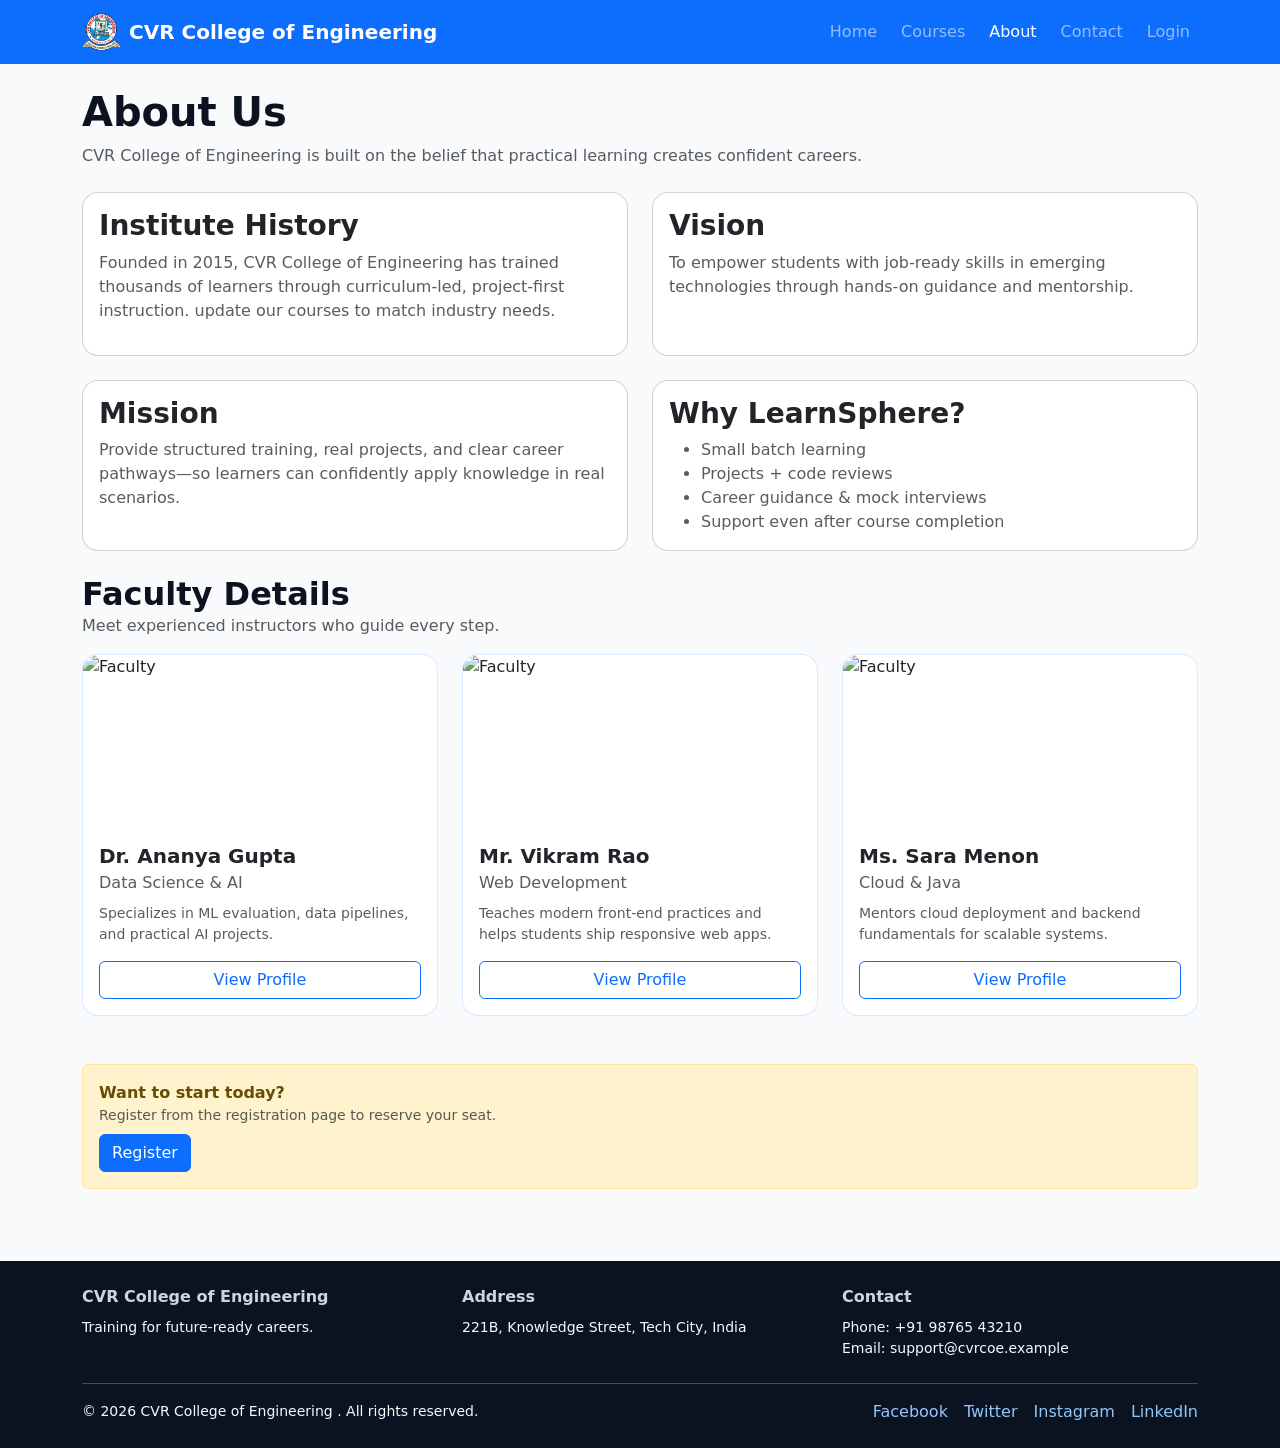
==== about.html @ 32d27869 "Initial commit" ====
<!doctype html>
<html lang="en">
  <head>
    <meta charset="utf-8" />
    <meta name="viewport" content="width=device-width, initial-scale=1" />
    <title>Online Course Registration Portal - About Us</title>
    <link
      href="https://cdn.jsdelivr.net/npm/bootstrap@5.3.3/dist/css/bootstrap.min.css"
      rel="stylesheet"
    />
    <link rel="stylesheet" href="css/styles.css" />
  </head>
  <body>
    <nav class="navbar navbar-expand-lg navbar-dark bg-primary sticky-top">
      <div class="container">
        <a
          class="navbar-brand d-flex align-items-center gap-2"
          href="index.html"
        >
          <img alt="Institute logo" src="./images/cvr.webp" />
          <span class="fw-semibold">CVR College of Engineering</span>
        </a>
        <button
          class="navbar-toggler"
          type="button"
          data-bs-toggle="collapse"
          data-bs-target="#navbarsExample"
          aria-controls="navbarsExample"
          aria-expanded="false"
          aria-label="Toggle navigation"
        >
          <span class="navbar-toggler-icon"></span>
        </button>
        <div class="collapse navbar-collapse" id="navbarsExample">
          <ul class="navbar-nav ms-auto mb-2 mb-lg-0 gap-lg-2">
            <li class="nav-item">
              <a class="nav-link" href="index.html">Home</a>
            </li>
            <li class="nav-item">
              <a class="nav-link" href="courses.html">Courses</a>
            </li>
            <li class="nav-item">
              <a class="nav-link active" aria-current="page" href="about.html"
                >About</a
              >
            </li>
            <li class="nav-item">
              <a class="nav-link" href="contact.html">Contact</a>
            </li>
            <li class="nav-item">
              <a
                class="nav-link"
                href="#login"
                data-bs-toggle="modal"
                data-bs-target="#loginModal"
                >Login</a
              >
            </li>
          </ul>
        </div>
      </div>
    </nav>

    <main class="container py-4">
      <section class="mb-4">
        <h1 class="fw-bold">About Us</h1>
        <p class="text-muted">
          CVR College of Engineering is built on the belief that practical
          learning creates confident careers.
        </p>
      </section>

      <section class="row g-4 mb-4">
        <div class="col-lg-6">
          <div class="card h-100 p-3" style="border-radius: 16px">
            <h3 class="fw-bold">Institute History</h3>
            <p class="text-muted">
              Founded in 2015, CVR College of Engineering has trained thousands
              of learners through curriculum-led, project-first instruction.
              update our courses to match industry needs.
            </p>
          </div>
        </div>
        <div class="col-lg-6">
          <div class="card h-100 p-3" style="border-radius: 16px">
            <h3 class="fw-bold">Vision</h3>
            <p class="text-muted">
              To empower students with job-ready skills in emerging technologies
              through hands-on guidance and mentorship.
            </p>
          </div>
        </div>
        <div class="col-lg-6">
          <div class="card h-100 p-3" style="border-radius: 16px">
            <h3 class="fw-bold">Mission</h3>
            <p class="text-muted">
              Provide structured training, real projects, and clear career
              pathways—so learners can confidently apply knowledge in real
              scenarios.
            </p>
          </div>
        </div>
        <div class="col-lg-6">
          <div class="card h-100 p-3" style="border-radius: 16px">
            <h3 class="fw-bold">Why LearnSphere?</h3>
            <ul class="text-muted mb-0">
              <li>Small batch learning</li>
              <li>Projects + code reviews</li>
              <li>Career guidance & mock interviews</li>
              <li>Support even after course completion</li>
            </ul>
          </div>
        </div>
      </section>

      <section class="mb-5">
        <div class="mb-3">
          <h2 class="fw-bold mb-0">Faculty Details</h2>
          <p class="text-muted mb-0">
            Meet experienced instructors who guide every step.
          </p>
        </div>

        <div class="row g-4">
          <div class="col-md-6 col-lg-4">
            <div class="card course-card h-100">
              <img
                class="card-img-top"
                src="https://picsum.photos/seed/fac1/600/400"
                alt="Faculty"
              />
              <div class="card-body">
                <div class="fw-bold fs-5">Dr. Ananya Gupta</div>
                <div class="text-muted">Data Science & AI</div>
                <p class="small text-muted mt-2 mb-3">
                  Specializes in ML evaluation, data pipelines, and practical AI
                  projects.
                </p>
                <button
                  class="btn btn-outline-primary w-100"
                  data-bs-toggle="modal"
                  data-bs-target="#facultyModal"
                  data-name="Dr. Ananya Gupta"
                  data-topic="Data Science & AI"
                  data-bio="Focus: ML models, responsible AI, and project mentoring."
                >
                  View Profile
                </button>
              </div>
            </div>
          </div>

          <div class="col-md-6 col-lg-4">
            <div class="card course-card h-100">
              <img
                class="card-img-top"
                src="https://picsum.photos/seed/fac2/600/400"
                alt="Faculty"
              />
              <div class="card-body">
                <div class="fw-bold fs-5">Mr. Vikram Rao</div>
                <div class="text-muted">Web Development</div>
                <p class="small text-muted mt-2 mb-3">
                  Teaches modern front-end practices and helps students ship
                  responsive web apps.
                </p>
                <button
                  class="btn btn-outline-primary w-100"
                  data-bs-toggle="modal"
                  data-bs-target="#facultyModal"
                  data-name="Mr. Vikram Rao"
                  data-topic="Web Development"
                  data-bio="Focus: HTML/CSS/JS, Bootstrap, real project guidance."
                >
                  View Profile
                </button>
              </div>
            </div>
          </div>

          <div class="col-md-6 col-lg-4">
            <div class="card course-card h-100">
              <img
                class="card-img-top"
                src="https://picsum.photos/seed/fac3/600/400"
                alt="Faculty"
              />
              <div class="card-body">
                <div class="fw-bold fs-5">Ms. Sara Menon</div>
                <div class="text-muted">Cloud & Java</div>
                <p class="small text-muted mt-2 mb-3">
                  Mentors cloud deployment and backend fundamentals for scalable
                  systems.
                </p>
                <button
                  class="btn btn-outline-primary w-100"
                  data-bs-toggle="modal"
                  data-bs-target="#facultyModal"
                  data-name="Ms. Sara Menon"
                  data-topic="Cloud & Java"
                  data-bio="Focus: cloud fundamentals, APIs, scalable application design."
                >
                  View Profile
                </button>
              </div>
            </div>
          </div>
        </div>
      </section>

      <section class="alert alert-warning">
        <div class="fw-semibold">Want to start today?</div>
        <div class="small text-muted">
          Register from the registration page to reserve your seat.
        </div>
        <a class="btn btn-brand text-white mt-2" href="register.html"
          >Register</a
        >
      </section>
    </main>

    <!-- Faculty Modal -->
    <div
      class="modal fade"
      id="facultyModal"
      tabindex="-1"
      aria-labelledby="facultyModalLabel"
      aria-hidden="true"
    >
      <div class="modal-dialog modal-dialog-centered">
        <div class="modal-content">
          <div class="modal-header">
            <h5 class="modal-title fw-bold" id="facultyModalLabel">
              Faculty Profile
            </h5>
            <button
              type="button"
              class="btn-close"
              data-bs-dismiss="modal"
              aria-label="Close"
            ></button>
          </div>
          <div class="modal-body">
            <div class="fw-bold fs-4" id="facultyName">Name</div>
            <div class="text-muted" id="facultyTopic">Topic</div>
            <p class="mt-3 text-muted" id="facultyBio">Bio</p>
          </div>
        </div>
      </div>
    </div>

    <!-- Login Modal -->
    <div
      class="modal fade"
      id="loginModal"
      tabindex="-1"
      aria-labelledby="loginModalLabel"
      aria-hidden="true"
    >
      <div class="modal-dialog modal-dialog-centered">
        <div class="modal-content">
          <div class="modal-header">
            <h5 class="modal-title fw-bold" id="loginModalLabel">Login</h5>
            <button
              type="button"
              class="btn-close"
              data-bs-dismiss="modal"
              aria-label="Close"
            ></button>
          </div>
          <div class="modal-body">
            <form>
              <div class="mb-3">
                <label class="form-label">Email</label>
                <input
                  type="email"
                  class="form-control"
                  placeholder="name@example.com"
                />
              </div>
              <div class="mb-3">
                <label class="form-label">Password</label>
                <input
                  type="password"
                  class="form-control"
                  placeholder="••••••••"
                />
              </div>
              <button type="button" class="btn btn-brand text-white w-100">
                Login
              </button>
              <div class="text-muted small mt-2">
                (Demo modal - no backend connected)
              </div>
            </form>
          </div>
        </div>
      </div>
    </div>

    <footer class="py-4">
      <div class="container">
        <div class="row g-4">
          <div class="col-md-4">
            <div class="fw-bold mb-2">CVR College of Engineering</div>
            <div class="text-light small">
              Training for future-ready careers.
            </div>
          </div>
          <div class="col-md-4">
            <div class="fw-semibold mb-2">Address</div>
            <div class="text-light small">
              221B, Knowledge Street, Tech City, India
            </div>
          </div>
          <div class="col-md-4">
            <div class="fw-semibold mb-2">Contact</div>
            <div class="text-light small">Phone: +91 98765 43210</div>
            <div class="text-light small">Email: support@cvrcoe.example</div>
          </div>
        </div>

        <div
          class="d-flex flex-wrap gap-3 align-items-center justify-content-between mt-4 pt-3 border-top border-light border-opacity-25"
        >
          <div class="text-light small">
            © <span id="year"></span> CVR College of Engineering . All rights
            reserved.
          </div>
          <div class="d-flex gap-3">
            <a href="#" aria-label="Facebook">Facebook</a>
            <a href="#" aria-label="Twitter">Twitter</a>
            <a href="#" aria-label="Instagram">Instagram</a>
            <a href="#" aria-label="LinkedIn">LinkedIn</a>
          </div>
        </div>
      </div>
    </footer>

    <script src="https://cdn.jsdelivr.net/npm/bootstrap@5.3.3/dist/js/bootstrap.bundle.min.js"></script>
    <script>
      document.getElementById("year").textContent = new Date().getFullYear();

      const facultyModal = document.getElementById("facultyModal");
      facultyModal.addEventListener("show.bs.modal", (event) => {
        const button = event.relatedTarget;
        document.getElementById("facultyName").textContent =
          button.getAttribute("data-name") || "";
        document.getElementById("facultyTopic").textContent =
          button.getAttribute("data-topic") || "";
        document.getElementById("facultyBio").textContent =
          button.getAttribute("data-bio") || "";
      });
    </script>
  </body>
</html>
---- css/styles.css ----
:root {
  --brand: #0d6efd;
  --dark: #0b1320;
  --muted: #6c757d;
  --radius: 16px;
}
body {
  font-family:
    system-ui,
    -apple-system,
    Segoe UI,
    Roboto,
    Arial,
    sans-serif;
  background: #f8fafc;
  color: #0b1320;
}
.navbar-brand img {
  height: 38px;
  width: auto;
}
.hero {
  background: linear-gradient(
    135deg,
    rgba(13, 110, 253, 0.15),
    rgba(13, 110, 253, 0.02)
  );
  border-radius: 20px;
}
.section-title {
  letter-spacing: 0.2px;
}
.card-img-top {
  height: 170px;
  object-fit: cover;
}
.course-card {
  border-radius: var(--radius);
  overflow: hidden;
  border: 1px solid rgba(13, 110, 253, 0.15);
}
.course-card .card-body {
  padding: 1rem;
}
.testimonial-card {
  border-radius: var(--radius);
  border: 1px solid rgba(0, 0, 0, 0.06);
}
footer {
  background: #0b1320;
  color: #cbd5e1;
  margin-top: 2rem;
}
footer a {
  color: #93c5fd;
  text-decoration: none;
}
footer a:hover {
  color: #bfdbfe;
  text-decoration: underline;
}
.map-placeholder {
  min-height: 260px;
  border: 2px dashed rgba(255, 255, 255, 0.25);
  border-radius: 16px;
  display: flex;
  align-items: center;
  justify-content: center;
  color: #e2e8f0;
  background: rgba(255, 255, 255, 0.03);
}
.btn-brand {
  background: var(--brand);
  border-color: var(--brand);
}
.btn-brand:hover {
  background: #0b5ed7;
  border-color: #0b5ed7;
}

#heroCarousel {
    height: 400px;
}

#heroCarousel .carousel-inner,
#heroCarousel .carousel-item,
#heroCarousel img {
    height: 100%;
}

#heroCarousel img {
    width: 100%;
    object-fit: cover;
}

@media (max-width: 768px) {
    #heroCarousel {
        height: 250px;
    }
}
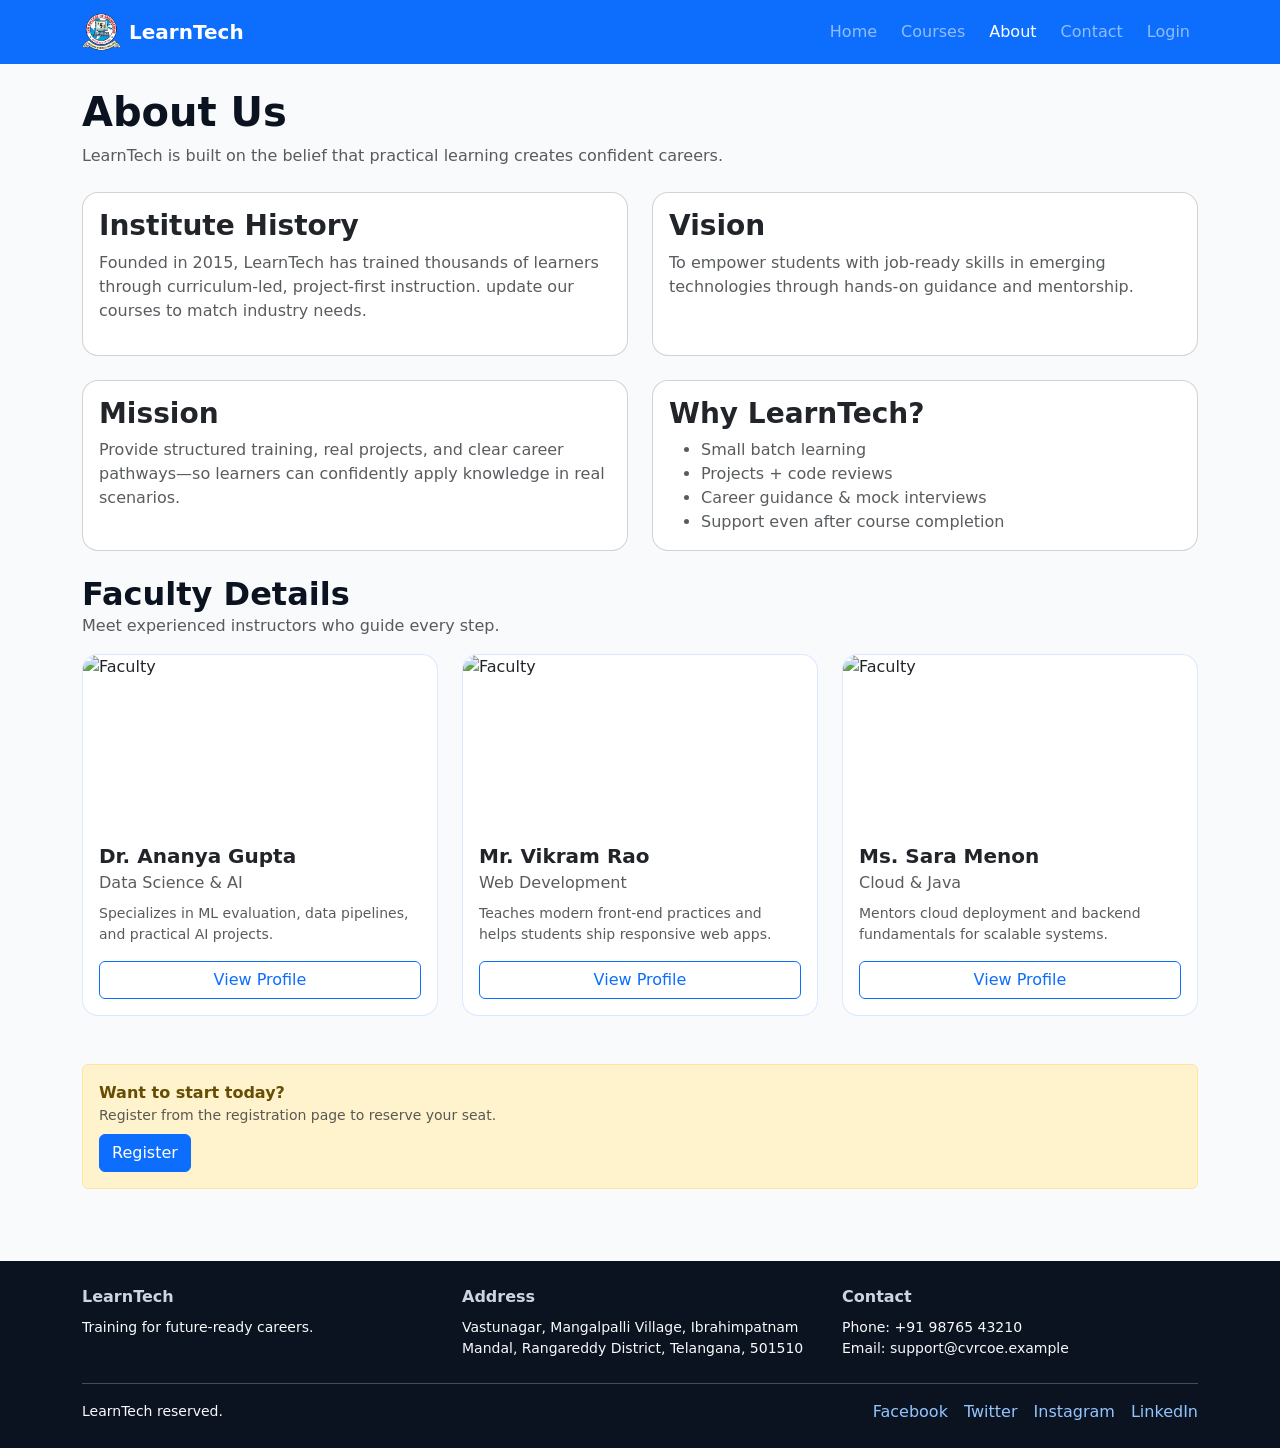
==== commit 65df8d4f: "Made changes in the pages and added the map to the contact page" ====
--- a/about.html
+++ b/about.html
@@ -18,7 +18,7 @@
           href="index.html"
         >
           <img alt="Institute logo" src="./images/cvr.webp" />
-          <span class="fw-semibold">CVR College of Engineering</span>
+          <span class="fw-semibold">LearnTech</span>
         </a>
         <button
           class="navbar-toggler"
@@ -65,8 +65,8 @@
       <section class="mb-4">
         <h1 class="fw-bold">About Us</h1>
         <p class="text-muted">
-          CVR College of Engineering is built on the belief that practical
-          learning creates confident careers.
+          LearnTech is built on the belief that practical learning creates
+          confident careers.
         </p>
       </section>
 
@@ -75,9 +75,9 @@
           <div class="card h-100 p-3" style="border-radius: 16px">
             <h3 class="fw-bold">Institute History</h3>
             <p class="text-muted">
-              Founded in 2015, CVR College of Engineering has trained thousands
-              of learners through curriculum-led, project-first instruction.
-              update our courses to match industry needs.
+              Founded in 2015, LearnTech has trained thousands of learners
+              through curriculum-led, project-first instruction. update our
+              courses to match industry needs.
             </p>
           </div>
         </div>
@@ -102,7 +102,8 @@
         </div>
         <div class="col-lg-6">
           <div class="card h-100 p-3" style="border-radius: 16px">
-            <h3 class="fw-bold">Why LearnSphere?</h3>
+            <h3 class="fw-bold">Why LearnTech?</h3>
+
             <ul class="text-muted mb-0">
               <li>Small batch learning</li>
               <li>Projects + code reviews</li>
@@ -126,7 +127,7 @@
             <div class="card course-card h-100">
               <img
                 class="card-img-top"
-                src="https://picsum.photos/seed/fac1/600/400"
+                src="./images/img1.png"
                 alt="Faculty"
               />
               <div class="card-body">
@@ -154,7 +155,7 @@
             <div class="card course-card h-100">
               <img
                 class="card-img-top"
-                src="https://picsum.photos/seed/fac2/600/400"
+                src="./images/img2.png"
                 alt="Faculty"
               />
               <div class="card-body">
@@ -182,7 +183,7 @@
             <div class="card course-card h-100">
               <img
                 class="card-img-top"
-                src="https://picsum.photos/seed/fac3/600/400"
+                src="./images/img3.png"
                 alt="Faculty"
               />
               <div class="card-body">
@@ -210,6 +211,7 @@
 
       <section class="alert alert-warning">
         <div class="fw-semibold">Want to start today?</div>
+
         <div class="small text-muted">
           Register from the registration page to reserve your seat.
         </div>
@@ -302,7 +304,8 @@
       <div class="container">
         <div class="row g-4">
           <div class="col-md-4">
-            <div class="fw-bold mb-2">CVR College of Engineering</div>
+            <div class="fw-bold mb-2">LearnTech</div>
+
             <div class="text-light small">
               Training for future-ready careers.
             </div>
@@ -310,7 +313,8 @@
           <div class="col-md-4">
             <div class="fw-semibold mb-2">Address</div>
             <div class="text-light small">
-              221B, Knowledge Street, Tech City, India
+              Vastunagar, Mangalpalli Village, Ibrahimpatnam Mandal, Rangareddy
+              District, Telangana, 501510
             </div>
           </div>
           <div class="col-md-4">
@@ -324,7 +328,7 @@
           class="d-flex flex-wrap gap-3 align-items-center justify-content-between mt-4 pt-3 border-top border-light border-opacity-25"
         >
           <div class="text-light small">
-            © <span id="year"></span> CVR College of Engineering . All rights
+LearnTech
             reserved.
           </div>
           <div class="d-flex gap-3">
